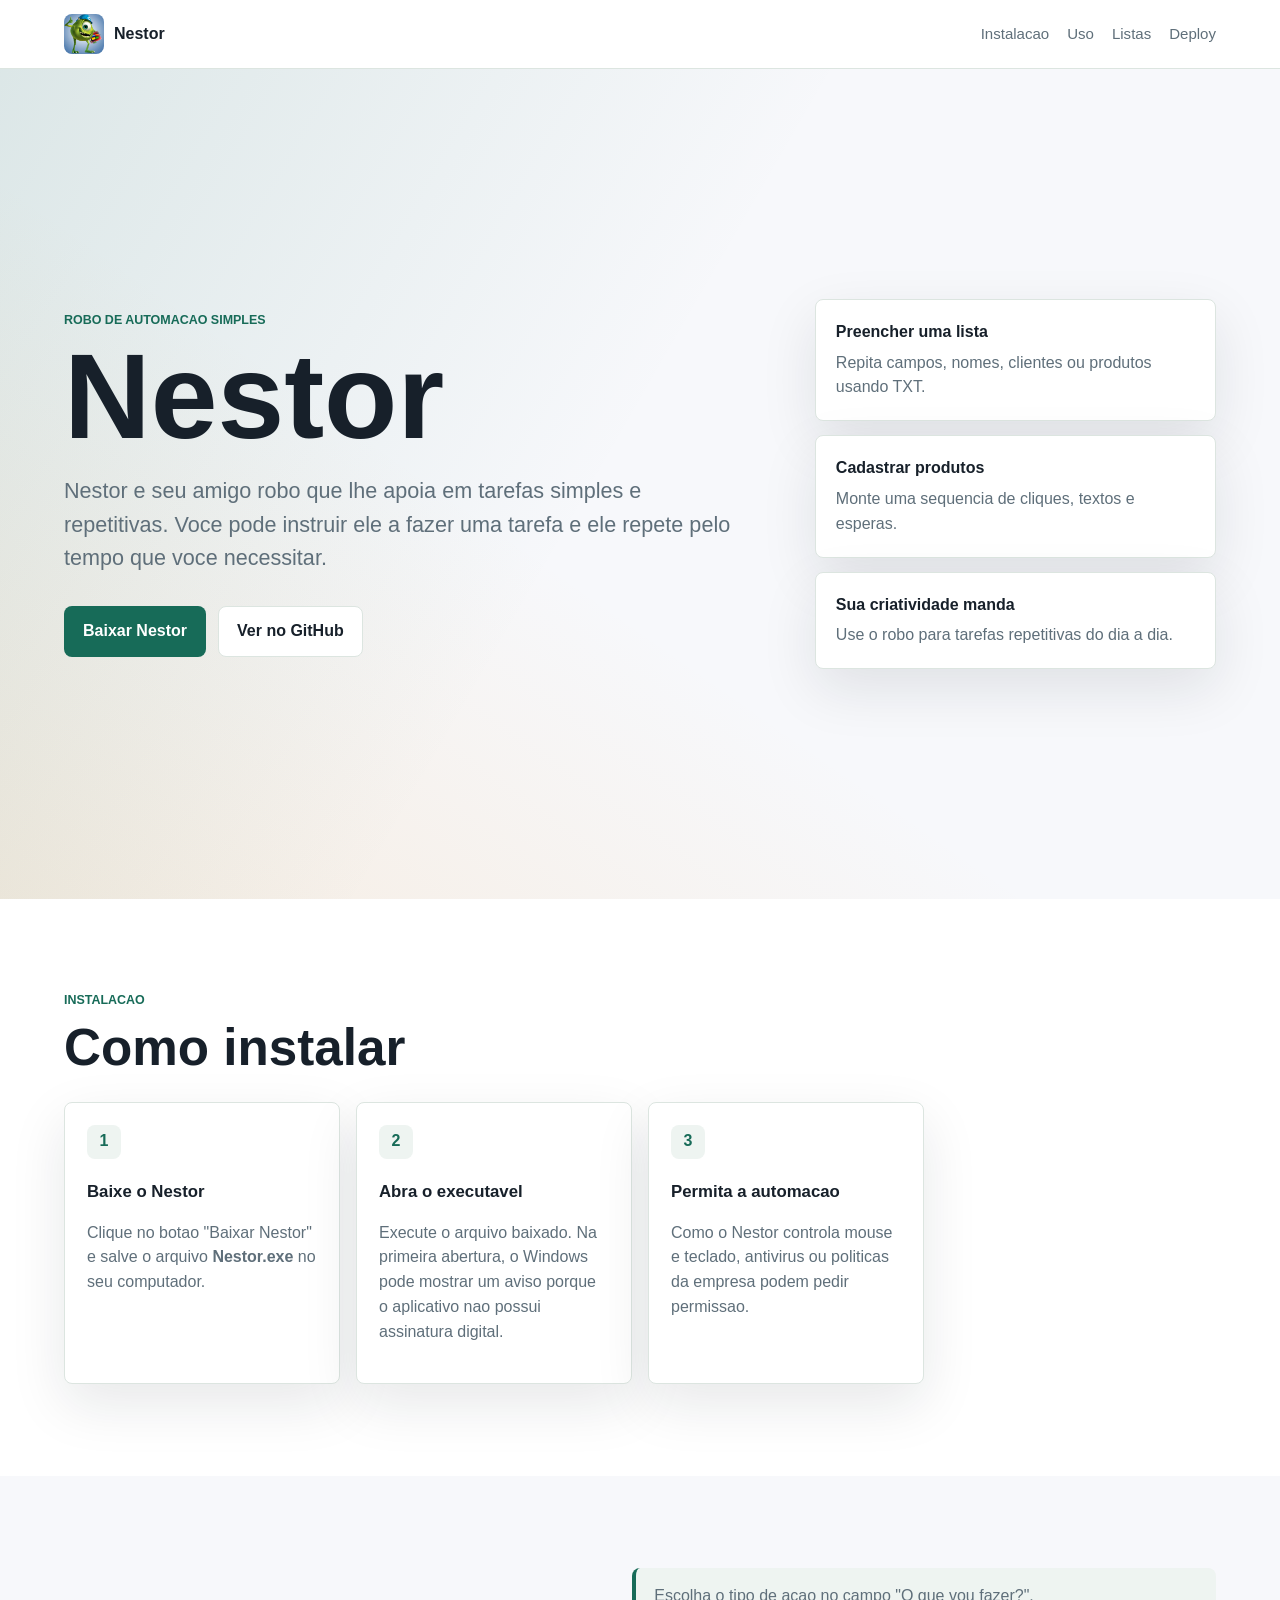
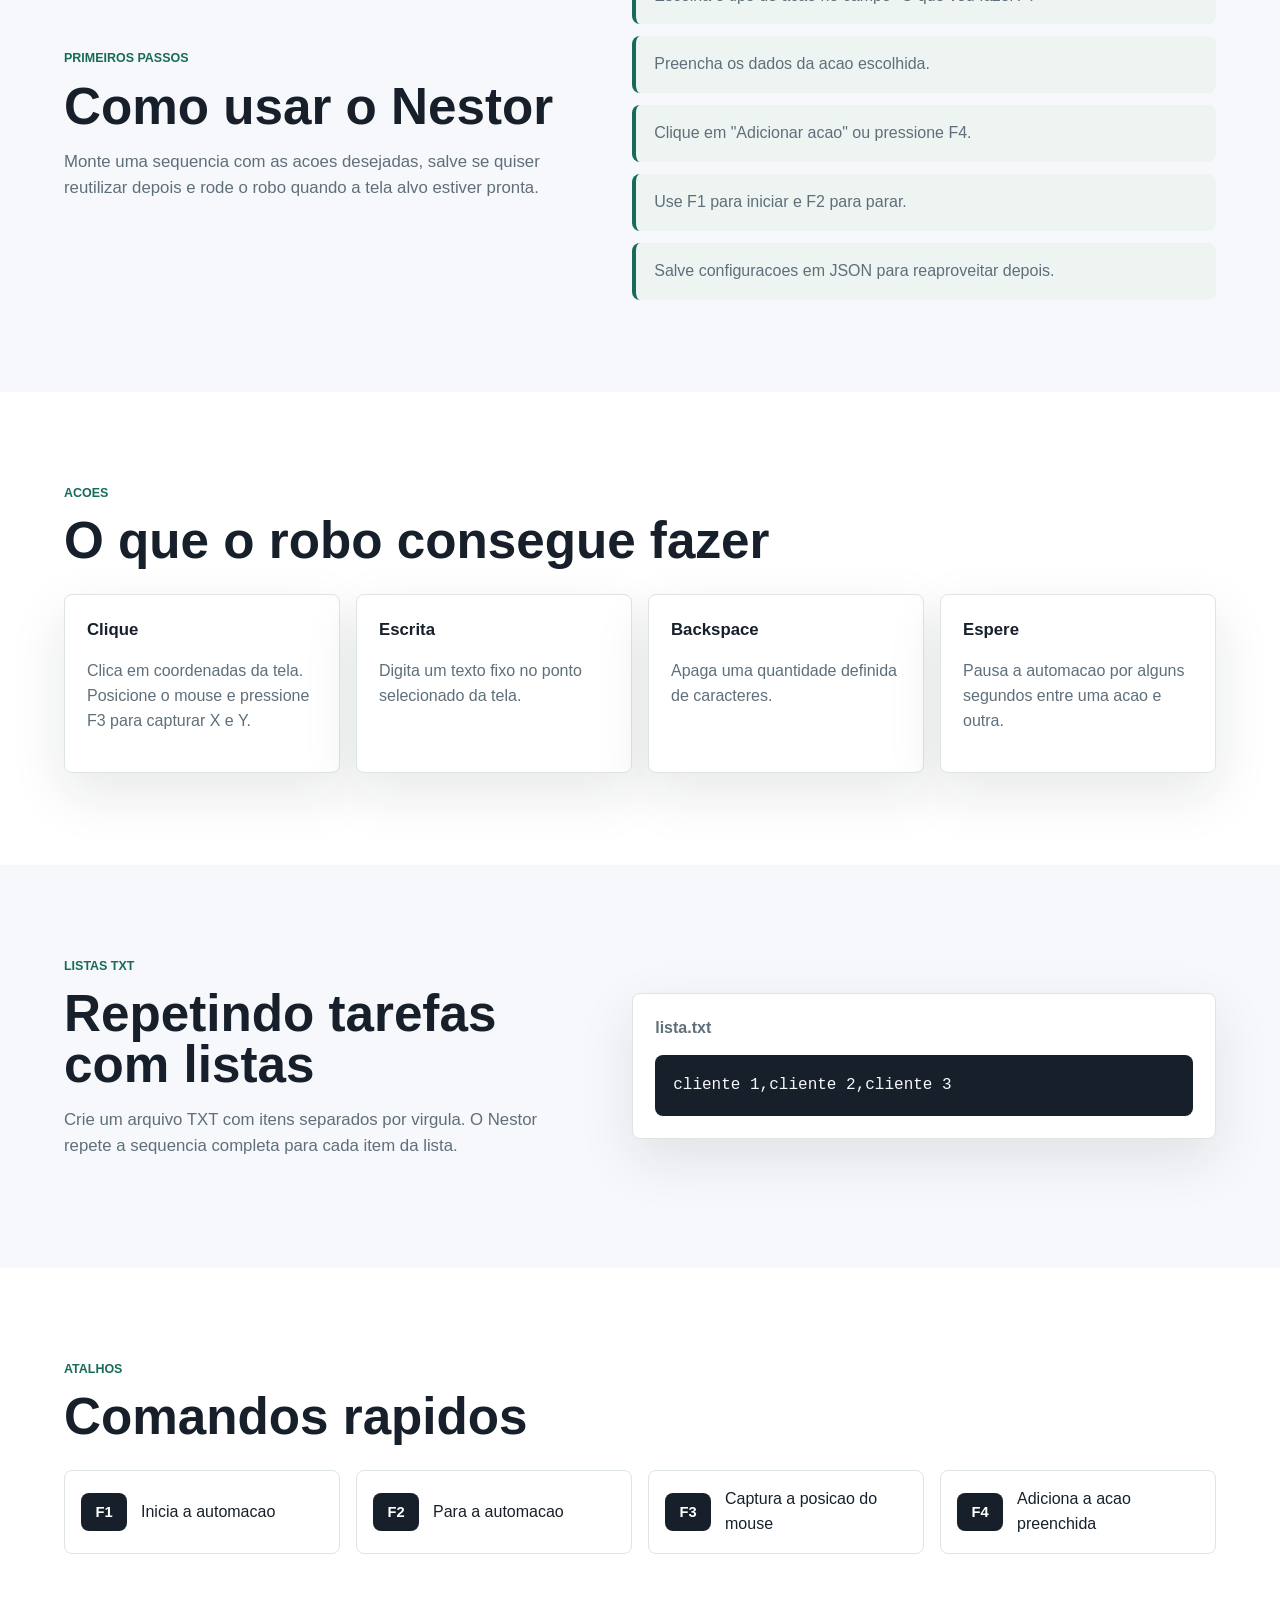
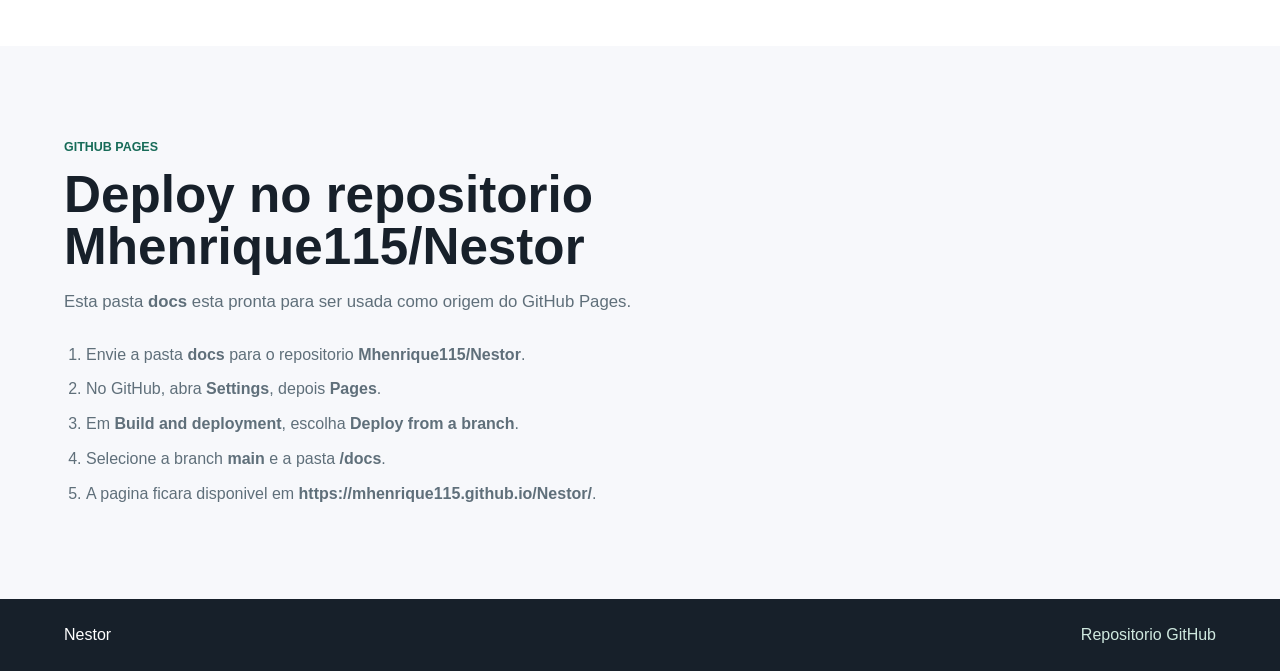
==== docs/index.html @ e6df9df6 "Add Nestor docs page and download" ====
<!doctype html>
<html lang="pt-BR">
  <head>
    <meta charset="utf-8">
    <meta name="viewport" content="width=device-width, initial-scale=1">
    <meta name="description" content="Documentacao de instalacao e uso do Nestor, um robo para tarefas simples e repetitivas.">
    <title>Nestor | Documentacao</title>
    <link rel="stylesheet" href="styles.css">
  </head>
  <body>
    <header class="topbar">
      <a class="brand" href="#inicio" aria-label="Inicio da documentacao do Nestor">
        <img src="assets/nestor-icon.jpg" alt="" width="40" height="40">
        <span>Nestor</span>
      </a>
      <nav aria-label="Navegacao principal">
        <a href="#instalacao">Instalacao</a>
        <a href="#uso">Uso</a>
        <a href="#listas">Listas</a>
        <a href="#deploy">Deploy</a>
      </nav>
    </header>

    <main>
      <section class="hero" id="inicio">
        <div class="hero-content">
          <p class="eyebrow">Robo de automacao simples</p>
          <h1>Nestor</h1>
          <p class="lead">
            Nestor e seu amigo robo que lhe apoia em tarefas simples e repetitivas. Voce pode instruir ele a fazer uma tarefa e ele repete pelo tempo que voce necessitar.
          </p>
          <div class="actions">
            <a class="button primary" href="downloads/Nestor.exe" download>
              Baixar Nestor
            </a>
            <a class="button secondary" href="https://github.com/Mhenrique115/Nestor" target="_blank" rel="noreferrer">
              Ver no GitHub
            </a>
          </div>
        </div>
        <div class="hero-panel" aria-label="Exemplos de uso">
          <div>
            <strong>Preencher uma lista</strong>
            <span>Repita campos, nomes, clientes ou produtos usando TXT.</span>
          </div>
          <div>
            <strong>Cadastrar produtos</strong>
            <span>Monte uma sequencia de cliques, textos e esperas.</span>
          </div>
          <div>
            <strong>Sua criatividade manda</strong>
            <span>Use o robo para tarefas repetitivas do dia a dia.</span>
          </div>
        </div>
      </section>

      <section class="section" id="instalacao">
        <div class="section-heading">
          <p class="eyebrow">Instalacao</p>
          <h2>Como instalar</h2>
        </div>
        <div class="steps">
          <article>
            <span>1</span>
            <h3>Baixe o Nestor</h3>
            <p>Clique no botao "Baixar Nestor" e salve o arquivo <strong>Nestor.exe</strong> no seu computador.</p>
          </article>
          <article>
            <span>2</span>
            <h3>Abra o executavel</h3>
            <p>Execute o arquivo baixado. Na primeira abertura, o Windows pode mostrar um aviso porque o aplicativo nao possui assinatura digital.</p>
          </article>
          <article>
            <span>3</span>
            <h3>Permita a automacao</h3>
            <p>Como o Nestor controla mouse e teclado, antivirus ou politicas da empresa podem pedir permissao.</p>
          </article>
        </div>
      </section>

      <section class="section split" id="uso">
        <div class="section-heading">
          <p class="eyebrow">Primeiros passos</p>
          <h2>Como usar o Nestor</h2>
          <p>Monte uma sequencia com as acoes desejadas, salve se quiser reutilizar depois e rode o robo quando a tela alvo estiver pronta.</p>
        </div>
        <div class="checklist">
          <p>Escolha o tipo de acao no campo "O que vou fazer?".</p>
          <p>Preencha os dados da acao escolhida.</p>
          <p>Clique em "Adicionar acao" ou pressione F4.</p>
          <p>Use F1 para iniciar e F2 para parar.</p>
          <p>Salve configuracoes em JSON para reaproveitar depois.</p>
        </div>
      </section>

      <section class="section">
        <div class="section-heading">
          <p class="eyebrow">Acoes</p>
          <h2>O que o robo consegue fazer</h2>
        </div>
        <div class="cards">
          <article>
            <h3>Clique</h3>
            <p>Clica em coordenadas da tela. Posicione o mouse e pressione F3 para capturar X e Y.</p>
          </article>
          <article>
            <h3>Escrita</h3>
            <p>Digita um texto fixo no ponto selecionado da tela.</p>
          </article>
          <article>
            <h3>Backspace</h3>
            <p>Apaga uma quantidade definida de caracteres.</p>
          </article>
          <article>
            <h3>Espere</h3>
            <p>Pausa a automacao por alguns segundos entre uma acao e outra.</p>
          </article>
        </div>
      </section>

      <section class="section split" id="listas">
        <div class="section-heading">
          <p class="eyebrow">Listas TXT</p>
          <h2>Repetindo tarefas com listas</h2>
          <p>Crie um arquivo TXT com itens separados por virgula. O Nestor repete a sequencia completa para cada item da lista.</p>
        </div>
        <div class="code-box">
          <span>lista.txt</span>
          <code>cliente 1,cliente 2,cliente 3</code>
        </div>
      </section>

      <section class="section">
        <div class="section-heading">
          <p class="eyebrow">Atalhos</p>
          <h2>Comandos rapidos</h2>
        </div>
        <div class="shortcuts">
          <div><kbd>F1</kbd><span>Inicia a automacao</span></div>
          <div><kbd>F2</kbd><span>Para a automacao</span></div>
          <div><kbd>F3</kbd><span>Captura a posicao do mouse</span></div>
          <div><kbd>F4</kbd><span>Adiciona a acao preenchida</span></div>
        </div>
      </section>

      <section class="section deploy" id="deploy">
        <div class="section-heading">
          <p class="eyebrow">GitHub Pages</p>
          <h2>Deploy no repositorio Mhenrique115/Nestor</h2>
          <p>Esta pasta <strong>docs</strong> esta pronta para ser usada como origem do GitHub Pages.</p>
        </div>
        <ol>
          <li>Envie a pasta <strong>docs</strong> para o repositorio <strong>Mhenrique115/Nestor</strong>.</li>
          <li>No GitHub, abra <strong>Settings</strong>, depois <strong>Pages</strong>.</li>
          <li>Em <strong>Build and deployment</strong>, escolha <strong>Deploy from a branch</strong>.</li>
          <li>Selecione a branch <strong>main</strong> e a pasta <strong>/docs</strong>.</li>
          <li>A pagina ficara disponivel em <strong>https://mhenrique115.github.io/Nestor/</strong>.</li>
        </ol>
      </section>
    </main>

    <footer>
      <span>Nestor</span>
      <a href="https://github.com/Mhenrique115/Nestor" target="_blank" rel="noreferrer">Repositorio GitHub</a>
    </footer>
  </body>
</html>
---- docs/styles.css ----
:root {
  color-scheme: light;
  --bg: #f7f8fb;
  --surface: #ffffff;
  --surface-soft: #eef4f1;
  --text: #17202a;
  --muted: #5f6f7a;
  --line: #dce5e0;
  --primary: #176b58;
  --primary-dark: #0f4d40;
  --accent: #ef9d32;
  --shadow: 0 20px 55px rgba(23, 32, 42, 0.1);
}

* {
  box-sizing: border-box;
}

html {
  scroll-behavior: smooth;
}

body {
  margin: 0;
  background: var(--bg);
  color: var(--text);
  font-family: Arial, Helvetica, sans-serif;
  line-height: 1.55;
}

a {
  color: inherit;
  text-decoration: none;
}

.topbar {
  position: sticky;
  top: 0;
  z-index: 10;
  display: flex;
  align-items: center;
  justify-content: space-between;
  gap: 24px;
  padding: 14px clamp(18px, 5vw, 72px);
  background: rgba(255, 255, 255, 0.92);
  border-bottom: 1px solid var(--line);
  backdrop-filter: blur(14px);
}

.brand {
  display: inline-flex;
  align-items: center;
  gap: 10px;
  font-weight: 800;
}

.brand img {
  border-radius: 8px;
  object-fit: cover;
}

nav {
  display: flex;
  flex-wrap: wrap;
  justify-content: flex-end;
  gap: 10px 18px;
  color: var(--muted);
  font-size: 0.94rem;
}

nav a:hover,
footer a:hover {
  color: var(--primary);
}

main {
  overflow: hidden;
}

.hero {
  display: grid;
  grid-template-columns: minmax(0, 1.1fr) minmax(280px, 0.65fr);
  gap: clamp(28px, 6vw, 72px);
  align-items: center;
  min-height: calc(100vh - 70px);
  padding: clamp(54px, 8vw, 100px) clamp(18px, 5vw, 72px);
  background:
    linear-gradient(120deg, rgba(23, 107, 88, 0.12), transparent 48%),
    linear-gradient(35deg, rgba(239, 157, 50, 0.13), transparent 42%),
    var(--bg);
}

.hero-content {
  max-width: 760px;
}

.eyebrow {
  margin: 0 0 12px;
  color: var(--primary);
  font-size: 0.78rem;
  font-weight: 800;
  letter-spacing: 0;
  text-transform: uppercase;
}

h1,
h2,
h3,
p {
  overflow-wrap: anywhere;
}

h1 {
  margin: 0;
  font-size: clamp(3.2rem, 10vw, 7.5rem);
  line-height: 0.9;
}

h2 {
  margin: 0;
  font-size: clamp(2rem, 4vw, 3.5rem);
  line-height: 1;
}

h3 {
  margin: 0 0 10px;
  font-size: 1.05rem;
}

.lead {
  max-width: 680px;
  margin: 24px 0 0;
  color: var(--muted);
  font-size: clamp(1.08rem, 2vw, 1.35rem);
}

.actions {
  display: flex;
  flex-wrap: wrap;
  gap: 12px;
  margin-top: 32px;
}

.button {
  display: inline-flex;
  align-items: center;
  justify-content: center;
  min-height: 48px;
  padding: 12px 18px;
  border: 1px solid transparent;
  border-radius: 8px;
  font-weight: 800;
}

.button.primary {
  background: var(--primary);
  color: #ffffff;
}

.button.primary:hover {
  background: var(--primary-dark);
}

.button.secondary {
  background: var(--surface);
  border-color: var(--line);
  color: var(--text);
}

.button.secondary:hover {
  border-color: var(--primary);
  color: var(--primary);
}

.hero-panel {
  display: grid;
  gap: 14px;
}

.hero-panel div,
.steps article,
.cards article,
.code-box,
.shortcuts div {
  background: var(--surface);
  border: 1px solid var(--line);
  border-radius: 8px;
  box-shadow: var(--shadow);
}

.hero-panel div {
  padding: 20px;
}

.hero-panel strong,
.hero-panel span {
  display: block;
}

.hero-panel span {
  margin-top: 6px;
  color: var(--muted);
}

.section {
  padding: clamp(54px, 8vw, 92px) clamp(18px, 5vw, 72px);
}

.section:nth-of-type(even) {
  background: var(--surface);
}

.section-heading {
  max-width: 760px;
}

.section-heading p:not(.eyebrow) {
  color: var(--muted);
  font-size: 1.05rem;
}

.steps,
.cards,
.shortcuts {
  display: grid;
  grid-template-columns: repeat(4, minmax(0, 1fr));
  gap: 16px;
  margin-top: 28px;
}

.steps article,
.cards article {
  padding: 22px;
}

.steps span {
  display: inline-grid;
  place-items: center;
  width: 34px;
  height: 34px;
  margin-bottom: 20px;
  border-radius: 8px;
  background: var(--surface-soft);
  color: var(--primary);
  font-weight: 800;
}

.steps p,
.cards p,
.checklist p,
.deploy li {
  color: var(--muted);
}

.split {
  display: grid;
  grid-template-columns: minmax(0, 0.85fr) minmax(280px, 1fr);
  gap: clamp(28px, 6vw, 72px);
  align-items: center;
}

.checklist {
  display: grid;
  gap: 12px;
}

.checklist p {
  margin: 0;
  padding: 16px 18px;
  background: var(--surface-soft);
  border-left: 4px solid var(--primary);
  border-radius: 8px;
}

.code-box {
  padding: 22px;
}

.code-box span,
.code-box code {
  display: block;
}

.code-box span {
  margin-bottom: 14px;
  color: var(--muted);
  font-weight: 800;
}

.code-box code {
  padding: 18px;
  overflow-x: auto;
  background: #17202a;
  border-radius: 8px;
  color: #f7f8fb;
  font-family: Consolas, Monaco, monospace;
  white-space: nowrap;
}

.shortcuts div {
  display: flex;
  align-items: center;
  gap: 14px;
  min-height: 74px;
  padding: 16px;
  box-shadow: none;
}

kbd {
  display: inline-grid;
  place-items: center;
  min-width: 46px;
  height: 38px;
  padding: 0 10px;
  border-radius: 8px;
  background: var(--text);
  color: #ffffff;
  font: 800 0.92rem Arial, Helvetica, sans-serif;
}

.deploy ol {
  max-width: 860px;
  margin: 28px 0 0;
  padding-left: 22px;
}

.deploy li + li {
  margin-top: 10px;
}

footer {
  display: flex;
  align-items: center;
  justify-content: space-between;
  gap: 16px;
  padding: 24px clamp(18px, 5vw, 72px);
  background: var(--text);
  color: #ffffff;
}

footer a {
  color: #cfe8df;
}

@media (max-width: 920px) {
  .hero,
  .split {
    grid-template-columns: 1fr;
  }

  .hero {
    min-height: auto;
  }

  .steps,
  .cards,
  .shortcuts {
    grid-template-columns: repeat(2, minmax(0, 1fr));
  }
}

@media (max-width: 640px) {
  .topbar {
    position: static;
    align-items: flex-start;
    flex-direction: column;
  }

  nav {
    justify-content: flex-start;
  }

  .steps,
  .cards,
  .shortcuts {
    grid-template-columns: 1fr;
  }

  .button {
    width: 100%;
  }

  footer {
    align-items: flex-start;
    flex-direction: column;
  }
}
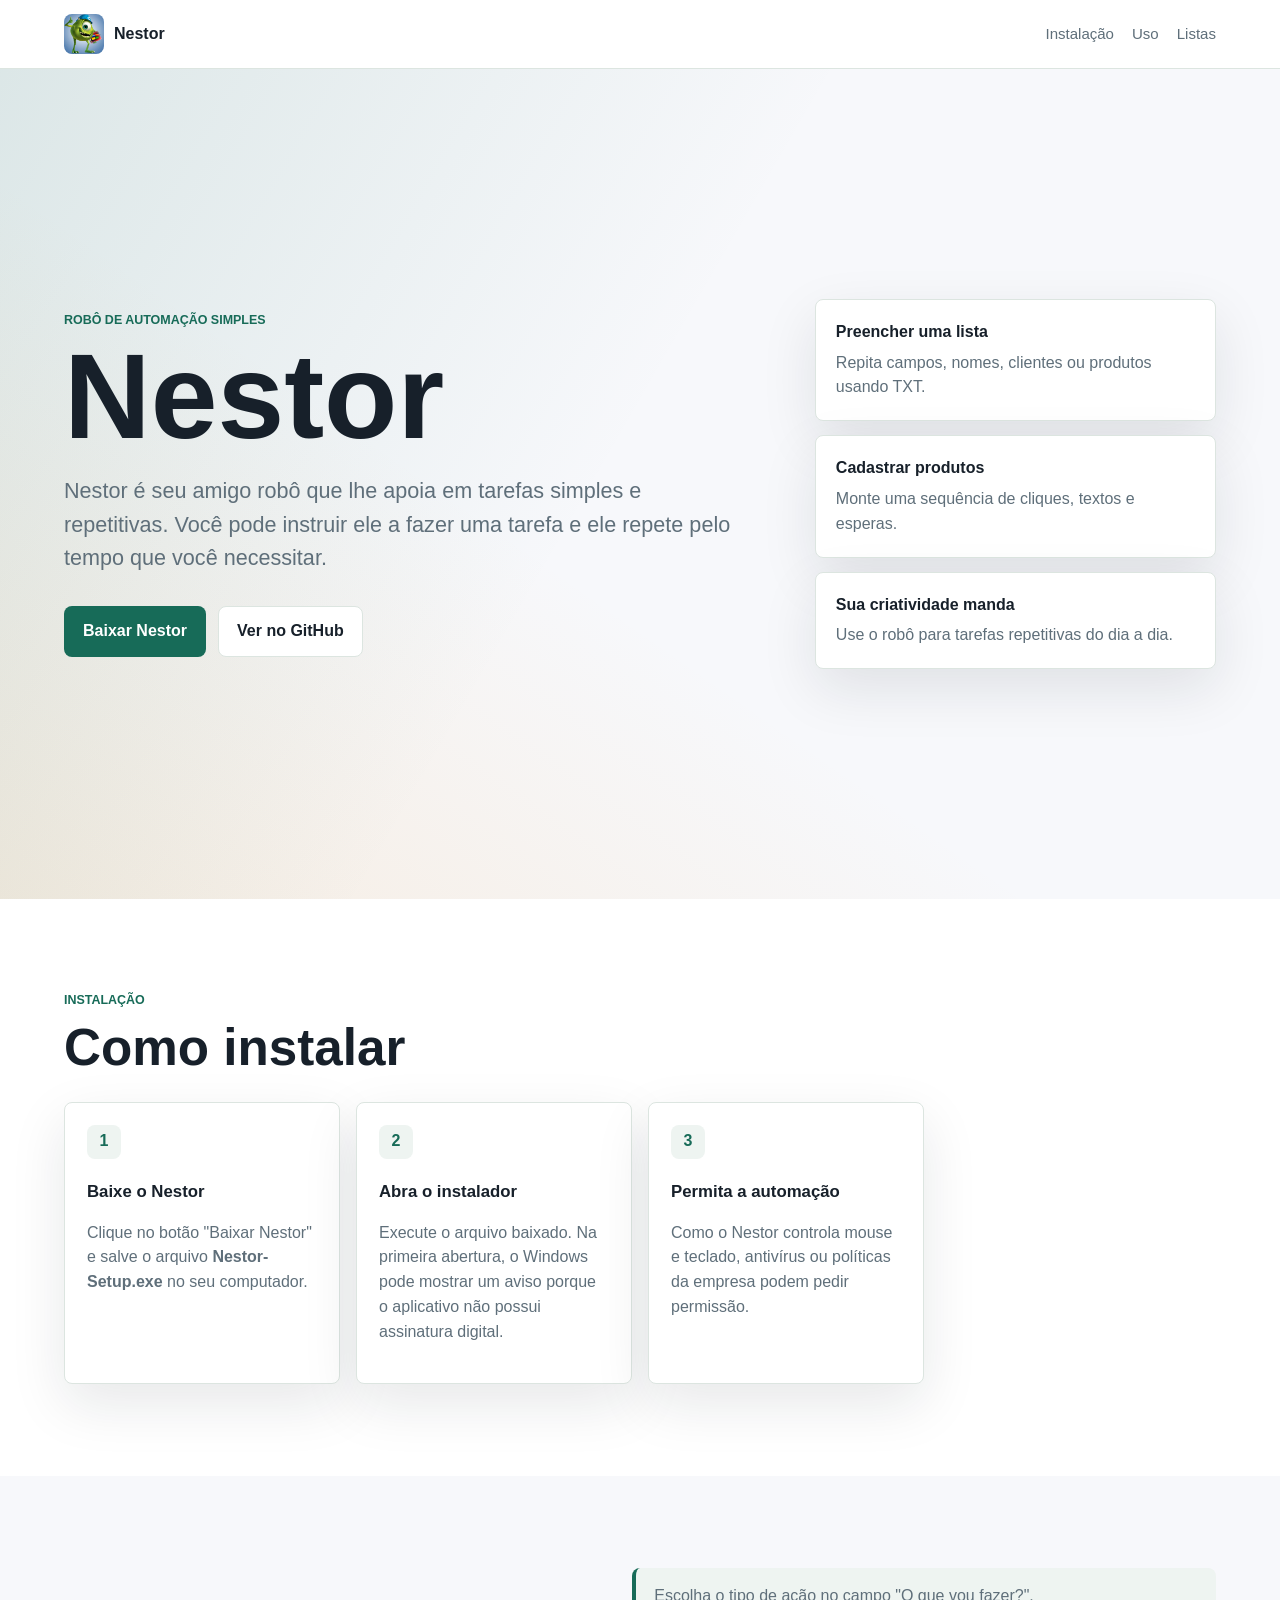
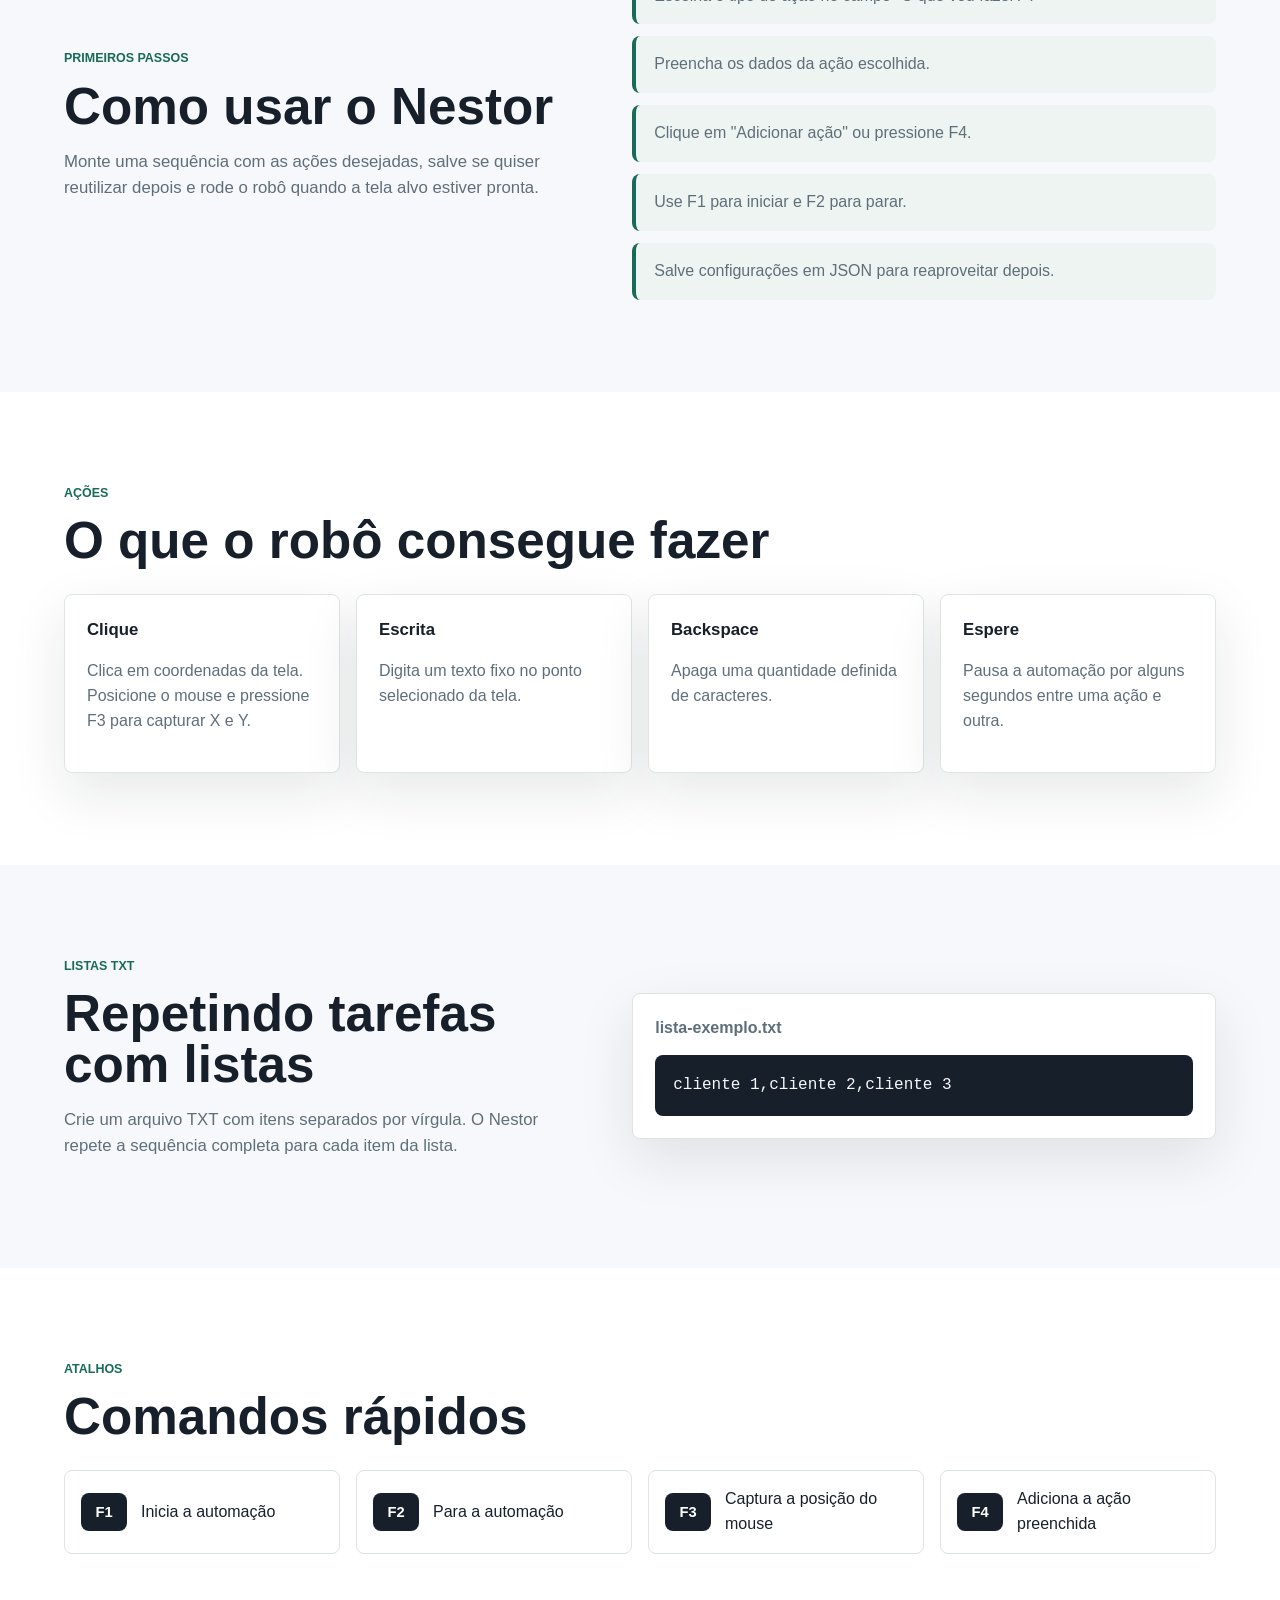
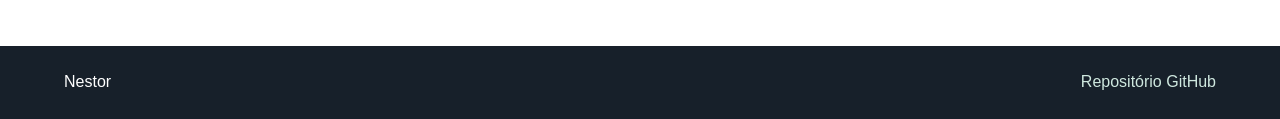
==== commit 6edc371e: "Publica docs com instalador" ====
--- a/docs/index.html
+++ b/docs/index.html
@@ -3,34 +3,33 @@
   <head>
     <meta charset="utf-8">
     <meta name="viewport" content="width=device-width, initial-scale=1">
-    <meta name="description" content="Documentacao de instalacao e uso do Nestor, um robo para tarefas simples e repetitivas.">
-    <title>Nestor | Documentacao</title>
+    <meta name="description" content="Documentação de instalação e uso do Nestor, um robô para tarefas simples e repetitivas.">
+    <title>Nestor | Documentação</title>
     <link rel="stylesheet" href="styles.css">
   </head>
   <body>
     <header class="topbar">
-      <a class="brand" href="#inicio" aria-label="Inicio da documentacao do Nestor">
+      <a class="brand" href="#inicio" aria-label="Início da documentação do Nestor">
         <img src="assets/nestor-icon.jpg" alt="" width="40" height="40">
         <span>Nestor</span>
       </a>
-      <nav aria-label="Navegacao principal">
-        <a href="#instalacao">Instalacao</a>
+      <nav aria-label="Navegação principal">
+        <a href="#instalacao">Instalação</a>
         <a href="#uso">Uso</a>
         <a href="#listas">Listas</a>
-        <a href="#deploy">Deploy</a>
       </nav>
     </header>
 
     <main>
       <section class="hero" id="inicio">
         <div class="hero-content">
-          <p class="eyebrow">Robo de automacao simples</p>
+          <p class="eyebrow">Robô de automação simples</p>
           <h1>Nestor</h1>
           <p class="lead">
-            Nestor e seu amigo robo que lhe apoia em tarefas simples e repetitivas. Voce pode instruir ele a fazer uma tarefa e ele repete pelo tempo que voce necessitar.
+            Nestor é seu amigo robô que lhe apoia em tarefas simples e repetitivas. Você pode instruir ele a fazer uma tarefa e ele repete pelo tempo que você necessitar.
           </p>
           <div class="actions">
-            <a class="button primary" href="downloads/Nestor.exe" download>
+            <a class="button primary" href="downloads/Nestor-Setup.exe" download>
               Baixar Nestor
             </a>
             <a class="button secondary" href="https://github.com/Mhenrique115/Nestor" target="_blank" rel="noreferrer">
@@ -45,35 +44,35 @@
           </div>
           <div>
             <strong>Cadastrar produtos</strong>
-            <span>Monte uma sequencia de cliques, textos e esperas.</span>
+            <span>Monte uma sequência de cliques, textos e esperas.</span>
           </div>
           <div>
             <strong>Sua criatividade manda</strong>
-            <span>Use o robo para tarefas repetitivas do dia a dia.</span>
+            <span>Use o robô para tarefas repetitivas do dia a dia.</span>
           </div>
         </div>
       </section>
 
       <section class="section" id="instalacao">
         <div class="section-heading">
-          <p class="eyebrow">Instalacao</p>
+          <p class="eyebrow">Instalação</p>
           <h2>Como instalar</h2>
         </div>
         <div class="steps">
           <article>
             <span>1</span>
             <h3>Baixe o Nestor</h3>
-            <p>Clique no botao "Baixar Nestor" e salve o arquivo <strong>Nestor.exe</strong> no seu computador.</p>
+            <p>Clique no botão "Baixar Nestor" e salve o arquivo <strong>Nestor-Setup.exe</strong> no seu computador.</p>
           </article>
           <article>
             <span>2</span>
-            <h3>Abra o executavel</h3>
-            <p>Execute o arquivo baixado. Na primeira abertura, o Windows pode mostrar um aviso porque o aplicativo nao possui assinatura digital.</p>
+            <h3>Abra o instalador</h3>
+            <p>Execute o arquivo baixado. Na primeira abertura, o Windows pode mostrar um aviso porque o aplicativo não possui assinatura digital.</p>
           </article>
           <article>
             <span>3</span>
-            <h3>Permita a automacao</h3>
-            <p>Como o Nestor controla mouse e teclado, antivirus ou politicas da empresa podem pedir permissao.</p>
+            <h3>Permita a automação</h3>
+            <p>Como o Nestor controla mouse e teclado, antivírus ou políticas da empresa podem pedir permissão.</p>
           </article>
         </div>
       </section>
@@ -82,21 +81,21 @@
         <div class="section-heading">
           <p class="eyebrow">Primeiros passos</p>
           <h2>Como usar o Nestor</h2>
-          <p>Monte uma sequencia com as acoes desejadas, salve se quiser reutilizar depois e rode o robo quando a tela alvo estiver pronta.</p>
+          <p>Monte uma sequência com as ações desejadas, salve se quiser reutilizar depois e rode o robô quando a tela alvo estiver pronta.</p>
         </div>
         <div class="checklist">
-          <p>Escolha o tipo de acao no campo "O que vou fazer?".</p>
-          <p>Preencha os dados da acao escolhida.</p>
-          <p>Clique em "Adicionar acao" ou pressione F4.</p>
+          <p>Escolha o tipo de ação no campo "O que vou fazer?".</p>
+          <p>Preencha os dados da ação escolhida.</p>
+          <p>Clique em "Adicionar ação" ou pressione F4.</p>
           <p>Use F1 para iniciar e F2 para parar.</p>
-          <p>Salve configuracoes em JSON para reaproveitar depois.</p>
+          <p>Salve configurações em JSON para reaproveitar depois.</p>
         </div>
       </section>
 
       <section class="section">
         <div class="section-heading">
-          <p class="eyebrow">Acoes</p>
-          <h2>O que o robo consegue fazer</h2>
+          <p class="eyebrow">Ações</p>
+          <h2>O que o robô consegue fazer</h2>
         </div>
         <div class="cards">
           <article>
@@ -113,7 +112,7 @@
           </article>
           <article>
             <h3>Espere</h3>
-            <p>Pausa a automacao por alguns segundos entre uma acao e outra.</p>
+            <p>Pausa a automação por alguns segundos entre uma ação e outra.</p>
           </article>
         </div>
       </section>
@@ -122,10 +121,10 @@
         <div class="section-heading">
           <p class="eyebrow">Listas TXT</p>
           <h2>Repetindo tarefas com listas</h2>
-          <p>Crie um arquivo TXT com itens separados por virgula. O Nestor repete a sequencia completa para cada item da lista.</p>
+          <p>Crie um arquivo TXT com itens separados por vírgula. O Nestor repete a sequência completa para cada item da lista.</p>
         </div>
         <div class="code-box">
-          <span>lista.txt</span>
+          <span>lista-exemplo.txt</span>
           <code>cliente 1,cliente 2,cliente 3</code>
         </div>
       </section>
@@ -133,35 +132,21 @@
       <section class="section">
         <div class="section-heading">
           <p class="eyebrow">Atalhos</p>
-          <h2>Comandos rapidos</h2>
+          <h2>Comandos rápidos</h2>
         </div>
         <div class="shortcuts">
-          <div><kbd>F1</kbd><span>Inicia a automacao</span></div>
-          <div><kbd>F2</kbd><span>Para a automacao</span></div>
-          <div><kbd>F3</kbd><span>Captura a posicao do mouse</span></div>
-          <div><kbd>F4</kbd><span>Adiciona a acao preenchida</span></div>
+          <div><kbd>F1</kbd><span>Inicia a automação</span></div>
+          <div><kbd>F2</kbd><span>Para a automação</span></div>
+          <div><kbd>F3</kbd><span>Captura a posição do mouse</span></div>
+          <div><kbd>F4</kbd><span>Adiciona a ação preenchida</span></div>
         </div>
       </section>
 
-      <section class="section deploy" id="deploy">
-        <div class="section-heading">
-          <p class="eyebrow">GitHub Pages</p>
-          <h2>Deploy no repositorio Mhenrique115/Nestor</h2>
-          <p>Esta pasta <strong>docs</strong> esta pronta para ser usada como origem do GitHub Pages.</p>
-        </div>
-        <ol>
-          <li>Envie a pasta <strong>docs</strong> para o repositorio <strong>Mhenrique115/Nestor</strong>.</li>
-          <li>No GitHub, abra <strong>Settings</strong>, depois <strong>Pages</strong>.</li>
-          <li>Em <strong>Build and deployment</strong>, escolha <strong>Deploy from a branch</strong>.</li>
-          <li>Selecione a branch <strong>main</strong> e a pasta <strong>/docs</strong>.</li>
-          <li>A pagina ficara disponivel em <strong>https://mhenrique115.github.io/Nestor/</strong>.</li>
-        </ol>
-      </section>
     </main>
 
     <footer>
       <span>Nestor</span>
-      <a href="https://github.com/Mhenrique115/Nestor" target="_blank" rel="noreferrer">Repositorio GitHub</a>
+      <a href="https://github.com/Mhenrique115/Nestor" target="_blank" rel="noreferrer">Repositório GitHub</a>
     </footer>
   </body>
 </html>
